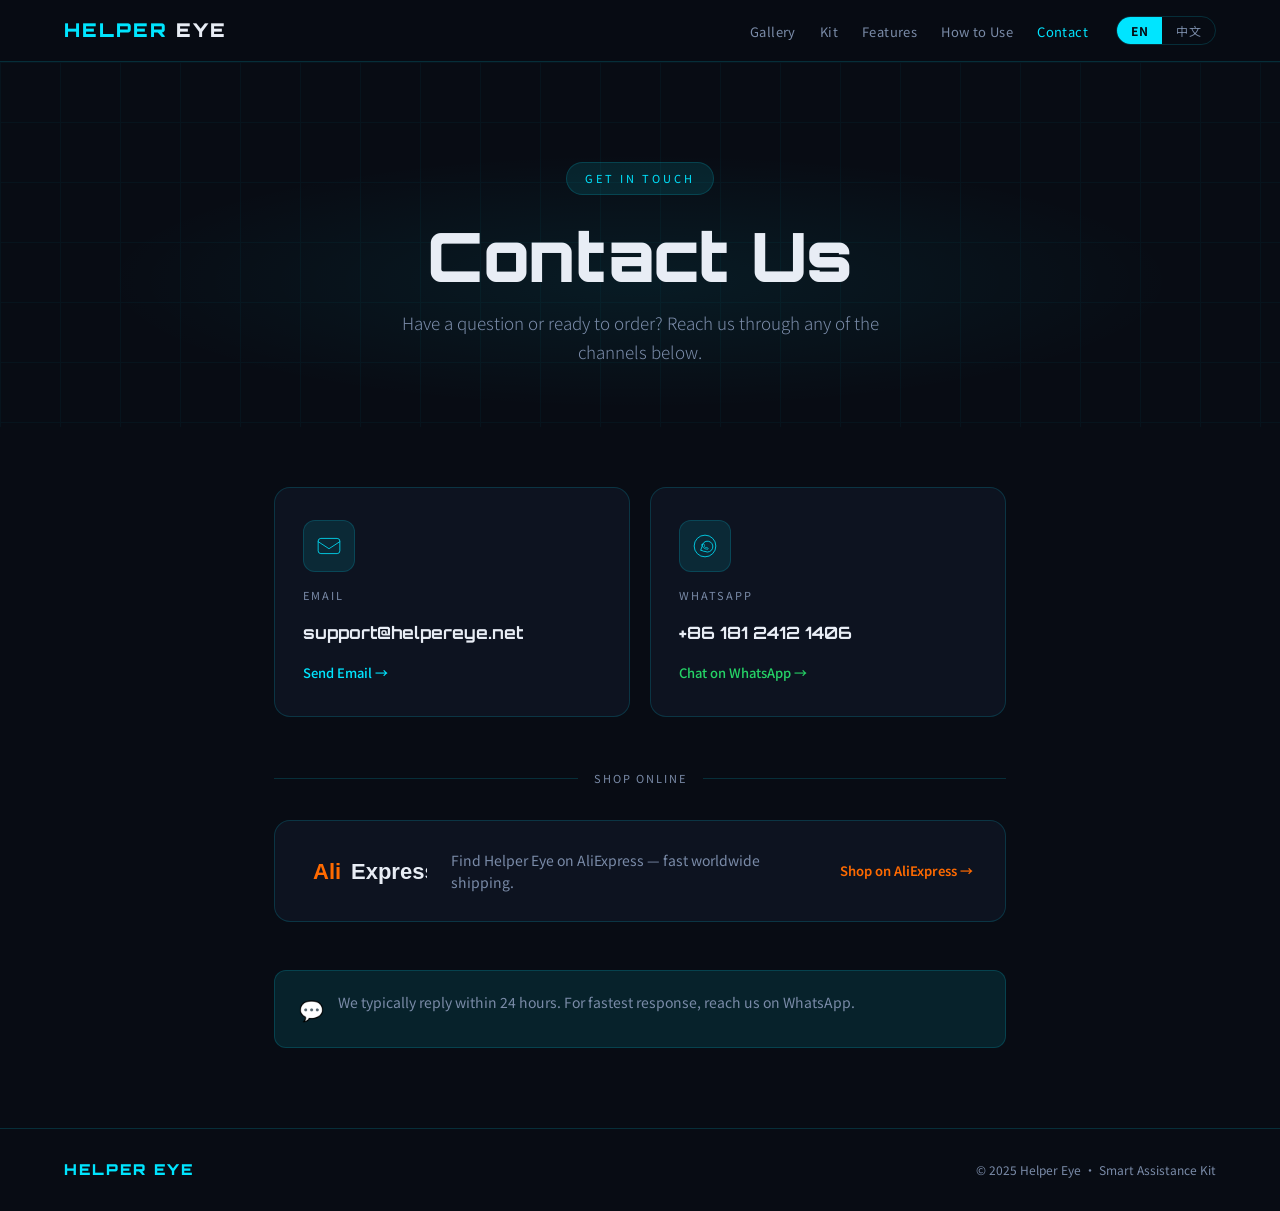
==== contact.html @ b19072b0 "Add files via upload" ====
<!DOCTYPE html>
<html lang="en">
<head>
  <meta charset="UTF-8">
  <meta name="viewport" content="width=device-width, initial-scale=1.0">
  <title>Helper Eye — Contact</title>
  <link rel="stylesheet" href="style.css">
  <link rel="stylesheet" href="contact.css">
  <link href="https://fonts.googleapis.com/css2?family=Orbitron:wght@400;700;900&family=Noto+Sans+SC:wght@300;400;500;700&display=swap" rel="stylesheet">
</head>
<body>

<!-- NAV -->
<nav>
  <a href="index.html" class="nav-logo">HELPER <span>EYE</span></a>
  <div class="nav-right">
    <ul class="nav-links" id="nav-links">
      <li><a href="index.html#gallery" onclick="closeMenu()"><span class="en">Gallery</span><span class="zh">产品图册</span></a></li>
      <li><a href="index.html#products" onclick="closeMenu()"><span class="en">Kit</span><span class="zh">套装内容</span></a></li>
      <li><a href="index.html#features" onclick="closeMenu()"><span class="en">Features</span><span class="zh">产品特点</span></a></li>
      <li><a href="how-to-use.html" onclick="closeMenu()"><span class="en">How to Use</span><span class="zh">使用方式</span></a></li>
      <li><a href="contact.html" class="nav-active" onclick="closeMenu()"><span class="en">Contact</span><span class="zh">联系</span></a></li>
      <li class="mobile-lang">
        <button class="lang-btn" id="mob-btn-en" onclick="setLang('en')">EN</button>
        <button class="lang-btn" id="mob-btn-zh" onclick="setLang('zh')">中文</button>
      </li>
    </ul>
    <div class="lang-toggle">
      <button class="lang-btn active" id="btn-en" onclick="setLang('en')">EN</button>
      <button class="lang-btn" id="btn-zh" onclick="setLang('zh')">中文</button>
    </div>
    <button class="hamburger" id="hamburger" onclick="toggleMenu()" aria-label="Menu">
      <span></span><span></span><span></span>
    </button>
  </div>
</nav>
<div class="nav-overlay" id="nav-overlay" onclick="closeMenu()"></div>

<!-- PAGE HERO -->
<section class="page-hero">
  <div class="hero-bg"></div>
  <div class="grid-bg"></div>
  <div class="hero-badge">
    <span class="en">Get in Touch</span>
    <span class="zh">联系我们</span>
  </div>
  <h1 class="page-title">
    <span class="en">Contact <span class="accent">Us</span></span>
    <span class="zh">联系<span class="accent">我们</span></span>
  </h1>
  <p class="page-sub">
    <span class="en">Have a question or ready to order? Reach us through any of the channels below.</span>
    <span class="zh">有任何问题或准备下单？通过以下方式联系我们。</span>
  </p>
</section>

<!-- CONTACT CARDS -->
<section class="contact-section">

  <div class="contact-grid">

    <!-- Email -->
    <a href="mailto:support@helpereye.net" class="contact-card">
      <div class="contact-card-icon">
        <svg viewBox="0 0 48 48" fill="none" xmlns="http://www.w3.org/2000/svg">
          <rect x="4" y="10" width="40" height="28" rx="5" stroke="#00e5ff" stroke-width="1.5"/>
          <path d="M4 16l20 13 20-13" stroke="#00e5ff" stroke-width="1.5" stroke-linecap="round" stroke-linejoin="round"/>
        </svg>
      </div>
      <div class="contact-card-label">
        <span class="en">Email</span><span class="zh">电子邮件</span>
      </div>
      <div class="contact-card-value">support@helpereye.net</div>
      <div class="contact-card-action">
        <span class="en">Send Email →</span><span class="zh">发送邮件 →</span>
      </div>
    </a>

    <!-- WhatsApp -->
    <a href="https://wa.me/8618124121406" target="_blank" class="contact-card whatsapp-card">
      <div class="contact-card-icon">
        <svg viewBox="0 0 48 48" fill="none" xmlns="http://www.w3.org/2000/svg">
          <circle cx="24" cy="24" r="20" stroke="#00e5ff" stroke-width="1.5"/>
          <path d="M16 32l2.5-7A10 10 0 1 1 24 34a9.9 9.9 0 0 1-5.5-1.6L16 32z" stroke="#00e5ff" stroke-width="1.5" stroke-linejoin="round"/>
          <path d="M20 21c0-.6.4-1 1-1h.5c.3 0 .5.2.6.4l1 2.5c.1.3 0 .6-.2.8l-.6.6c.7 1.3 1.9 2.5 3.2 3.2l.6-.6c.2-.2.5-.3.8-.2l2.5 1c.3.1.4.4.4.6V29c0 .6-.4 1-1 1C22.7 30 18 25.3 18 21z" stroke="#00e5ff" stroke-width="1.2" stroke-linejoin="round"/>
        </svg>
      </div>
      <div class="contact-card-label">WhatsApp</div>
      <div class="contact-card-value">+86 181 2412 1406</div>
      <div class="contact-card-action">
        <span class="en">Chat on WhatsApp →</span><span class="zh">WhatsApp 联系 →</span>
      </div>
    </a>

  </div>

  <!-- DIVIDER -->
  <div class="contact-divider">
    <div class="divider-line-h"></div>
    <div class="divider-label">
      <span class="en">Shop Online</span><span class="zh">在线购买</span>
    </div>
    <div class="divider-line-h"></div>
  </div>

  <!-- E-COMMERCE -->
  <div class="shop-grid">

    <!-- AliExpress -->
    <a href="https://www.aliexpress.com" target="_blank" class="shop-card">
      <div class="shop-logo">
        <svg viewBox="0 0 120 40" fill="none" xmlns="http://www.w3.org/2000/svg">
          <!-- AliExpress wordmark approximation -->
          <text x="6" y="28" font-family="Arial, sans-serif" font-weight="700" font-size="22" fill="#FF6A00">Ali</text>
          <text x="44" y="28" font-family="Arial, sans-serif" font-weight="700" font-size="22" fill="#e8edf5">Express</text>
        </svg>
      </div>
      <div class="shop-desc">
        <span class="en">Find Helper Eye on AliExpress — fast worldwide shipping.</span>
        <span class="zh">在 AliExpress 上购买 Helper Eye，全球快速配送。</span>
      </div>
      <div class="shop-action">
        <span class="en">Shop on AliExpress →</span><span class="zh">前往 AliExpress 购买 →</span>
      </div>
    </a>

  </div>

  <!-- NOTE -->
  <div class="contact-note">
    <span class="note-icon">💬</span>
    <p>
      <span class="en">We typically reply within 24 hours. For fastest response, reach us on WhatsApp.</span>
      <span class="zh">我们通常在 24 小时内回复。如需最快回应，请通过 WhatsApp 联系我们。</span>
    </p>
  </div>

</section>

<!-- FOOTER -->
<footer>
  <div class="footer-logo">HELPER EYE</div>
  <div class="footer-copy">© 2025 Helper Eye · <span class="en">Smart Assistance Kit</span><span class="zh">智能辅助套装</span></div>
</footer>

<script src="script.js"></script>
</body>
</html>
---- style.css ----
/* ============================================
   Helper Eye — style.css
   ============================================ */

*, *::before, *::after { box-sizing: border-box; margin: 0; padding: 0; }

:root {
  --primary: #00e5ff;
  --primary-dim: rgba(0, 229, 255, 0.10);
  --primary-glow: rgba(0, 229, 255, 0.30);
  --bg: #080c14;
  --bg2: #0d1320;
  --bg3: #111825;
  --text: #e8edf5;
  --text-dim: #7a8ba8;
  --border: rgba(0, 229, 255, 0.16);
}

html { scroll-behavior: smooth; }

body {
  background: var(--bg);
  color: var(--text);
  font-family: 'Noto Sans SC', sans-serif;
  font-weight: 400;
  line-height: 1.7;
  overflow-x: hidden;
}

/* ── LANGUAGE SWITCHER ── */
.zh { display: none; }
.en { display: inline; }

body.lang-zh .zh { display: inline; }
body.lang-zh .en { display: none; }

/* ── NAV ── */
nav {
  position: sticky;
  top: 0;
  z-index: 100;
  display: flex;
  align-items: center;
  justify-content: space-between;
  padding: 0 5%;
  height: 62px;
  background: rgba(8, 12, 20, 0.92);
  backdrop-filter: blur(14px);
  border-bottom: 0.5px solid var(--border);
}
.nav-logo {
  font-family: 'Orbitron', monospace;
  font-weight: 900;
  font-size: 19px;
  color: var(--primary);
  letter-spacing: 2px;
  text-decoration: none;
}
.nav-logo span { color: var(--text); }
.nav-right { display: flex; align-items: center; gap: 28px; }
.nav-links { display: flex; gap: 24px; list-style: none; }
.nav-links a {
  font-size: 13px;
  color: var(--text-dim);
  text-decoration: none;
  letter-spacing: 0.4px;
  transition: color 0.2s;
}
.nav-links a:hover { color: var(--primary); }
.lang-toggle {
  display: flex;
  border: 0.5px solid var(--border);
  border-radius: 20px;
  overflow: hidden;
}
.lang-btn {
  padding: 5px 14px;
  cursor: pointer;
  color: var(--text-dim);
  background: transparent;
  border: none;
  font-size: 12px;
  letter-spacing: 0.5px;
  transition: all 0.2s;
  font-family: inherit;
}
.lang-btn.active {
  background: var(--primary);
  color: #050810;
  font-weight: 700;
}

/* ── HERO ── */
.hero {
  min-height: 92vh;
  display: flex;
  flex-direction: column;
  align-items: center;
  justify-content: center;
  text-align: center;
  padding: 80px 5% 60px;
  position: relative;
  overflow: hidden;
}
.hero-bg {
  position: absolute; inset: 0; z-index: 0;
  background: radial-gradient(ellipse 60% 50% at 50% 60%, rgba(0,229,255,0.07) 0%, transparent 70%);
}
.grid-bg {
  position: absolute; inset: 0; z-index: 0; opacity: 0.035;
  background-image:
    linear-gradient(var(--primary) 1px, transparent 1px),
    linear-gradient(90deg, var(--primary) 1px, transparent 1px);
  background-size: 60px 60px;
}
.hero-badge {
  position: relative; z-index: 1;
  display: inline-block;
  font-size: 11px;
  letter-spacing: 3px;
  text-transform: uppercase;
  color: var(--primary);
  border: 0.5px solid var(--border);
  padding: 6px 18px;
  border-radius: 20px;
  margin-bottom: 24px;
  background: var(--primary-dim);
}
.hero h1 {
  position: relative; z-index: 1;
  font-family: 'Orbitron', monospace;
  font-weight: 900;
  font-size: clamp(44px, 9vw, 92px);
  line-height: 1.04;
  letter-spacing: -1px;
  margin-bottom: 14px;
}
.hero h1 .accent { color: var(--primary); }
.hero-sub {
  position: relative; z-index: 1;
  font-size: clamp(14px, 2vw, 17px);
  color: var(--text-dim);
  max-width: 540px;
  margin: 0 auto 36px;
  font-weight: 300;
}
.hero-cta {
  position: relative; z-index: 1;
  display: inline-flex;
  align-items: center;
  gap: 10px;
  background: var(--primary);
  color: #050810;
  font-family: 'Orbitron', monospace;
  font-weight: 700;
  font-size: 12px;
  letter-spacing: 1.5px;
  padding: 13px 30px;
  border-radius: 4px;
  text-decoration: none;
  transition: opacity 0.2s, transform 0.2s;
}
.hero-cta:hover { opacity: 0.85; transform: translateY(-2px); }
.eye-svg {
  position: relative; z-index: 1;
  margin-top: 56px;
  width: 110px; height: 55px;
}

/* ── SECTIONS ── */
section { padding: 72px 5%; }
.bg-dark { background: var(--bg3); }
.section-label {
  font-size: 11px;
  letter-spacing: 3px;
  text-transform: uppercase;
  color: var(--primary);
  margin-bottom: 10px;
}
.section-title {
  font-family: 'Orbitron', monospace;
  font-weight: 700;
  font-size: clamp(22px, 4vw, 34px);
  margin-bottom: 44px;
  color: var(--text);
}

/* ── GALLERY ── */
.gallery-grid {
  display: grid;
  grid-template-columns: repeat(auto-fit, minmax(220px, 1fr));
  gap: 16px;
}
.gallery-card {
  border-radius: 12px;
  overflow: hidden;
  border: 0.5px solid var(--border);
  background: var(--bg2);
  transition: border-color 0.3s, transform 0.3s;
  cursor: pointer;
}
.gallery-card:hover { border-color: var(--primary); transform: translateY(-4px); }
.gallery-wide { grid-column: span 2; }
.gallery-img {
  width: 100%;
  aspect-ratio: 4 / 3;
  object-fit: cover;
  display: block;
}
.gallery-placeholder {
  width: 100%;
  aspect-ratio: 4 / 3;
  display: flex;
  flex-direction: column;
  align-items: center;
  justify-content: center;
  background: linear-gradient(135deg, var(--bg3) 0%, #0a1020 100%);
  border-bottom: 0.5px solid var(--border);
  gap: 12px;
  color: var(--text-dim);
}
.gallery-placeholder svg { opacity: 0.35; }
.placeholder-text {
  font-size: 11px;
  letter-spacing: 1px;
  opacity: 0.5;
}
.gallery-label { padding: 14px 16px; }
.gallery-label-title { font-size: 14px; font-weight: 700; color: var(--text); margin-bottom: 3px; }
.gallery-label-sub { font-size: 12px; color: var(--text-dim); }

/* ── PRODUCT CARDS ── */
.products-grid {
  display: grid;
  grid-template-columns: repeat(auto-fit, minmax(230px, 1fr));
  gap: 18px;
}
.product-card {
  background: var(--bg2);
  border: 0.5px solid var(--border);
  border-radius: 12px;
  padding: 28px 24px;
  position: relative;
  overflow: hidden;
  transition: border-color 0.3s, transform 0.3s;
}
.product-card:hover { border-color: var(--primary); transform: translateY(-4px); }
.product-card::before {
  content: '';
  position: absolute; top: 0; left: 0; right: 0; height: 2px;
  background: linear-gradient(90deg, transparent, var(--primary), transparent);
  opacity: 0;
  transition: opacity 0.3s;
}
.product-card:hover::before { opacity: 1; }
.card-num {
  font-family: 'Orbitron', monospace;
  font-size: 10px;
  color: var(--primary);
  letter-spacing: 2px;
  margin-bottom: 18px;
  opacity: 0.6;
}
.card-title { font-weight: 700; font-size: 16px; margin-bottom: 8px; color: var(--text); }
.card-desc { font-size: 13px; color: var(--text-dim); line-height: 1.8; }
.card-tags { display: flex; flex-wrap: wrap; gap: 5px; margin-top: 18px; }
.tag {
  font-size: 11px;
  padding: 3px 10px;
  border-radius: 20px;
  border: 0.5px solid var(--border);
  color: var(--primary);
  background: var(--primary-dim);
}

/* ── FEATURES ── */
.features-wrap {
  background: var(--bg2);
  border: 0.5px solid var(--border);
  border-radius: 14px;
  overflow: hidden;
}
.feature-row {
  display: grid;
  grid-template-columns: 1fr 1fr;
  border-bottom: 0.5px solid var(--border);
}
.feature-row:last-child { border-bottom: none; }
.feature-cell { padding: 28px 32px; border-right: 0.5px solid var(--border); }
.feature-cell:last-child { border-right: none; }
.feature-name { font-weight: 700; font-size: 14px; margin-bottom: 10px; color: var(--text); }
.feature-detail { font-size: 13px; color: var(--text-dim); line-height: 1.9; }

/* ── SPEC TABLE ── */
.spec-wrap {
  background: var(--bg2);
  border: 0.5px solid var(--border);
  border-radius: 12px;
  overflow: hidden;
}
.spec-table { width: 100%; border-collapse: collapse; font-size: 14px; }
.spec-table tr { border-bottom: 0.5px solid var(--border); }
.spec-table tr:last-child { border-bottom: none; }
.spec-table td { padding: 13px 20px; }
.spec-table td:first-child { color: var(--text-dim); width: 38%; font-size: 13px; }
.spec-table td:last-child { color: var(--text); font-weight: 500; }
.spec-table tr:hover td { background: var(--primary-dim); }

/* ── CTA ── */
.cta-section {
  text-align: center;
  padding: 90px 5%;
  position: relative;
  overflow: hidden;
}
.cta-ring {
  position: absolute;
  top: 50%; left: 50%;
  transform: translate(-50%, -50%);
  border-radius: 50%;
  border: 0.5px solid var(--border);
  pointer-events: none;
}
.r1 { width: 500px; height: 500px; }
.r2 { width: 800px; height: 800px; border-color: rgba(0,229,255,0.05); }
.cta-title {
  font-family: 'Orbitron', monospace;
  font-weight: 900;
  font-size: clamp(26px, 5vw, 50px);
  margin-bottom: 14px;
  position: relative; z-index: 1;
}
.cta-sub {
  font-size: 15px;
  color: var(--text-dim);
  margin-bottom: 36px;
  position: relative; z-index: 1;
}
.cta-section .section-label { position: relative; z-index: 1; }
.cta-section .hero-cta { position: relative; z-index: 1; }

/* ── FOOTER ── */
footer {
  border-top: 0.5px solid var(--border);
  padding: 28px 5%;
  display: flex;
  align-items: center;
  justify-content: space-between;
  flex-wrap: wrap;
  gap: 14px;
}
.footer-logo {
  font-family: 'Orbitron', monospace;
  font-weight: 900;
  font-size: 15px;
  color: var(--primary);
  letter-spacing: 2px;
}
.footer-copy { font-size: 12px; color: var(--text-dim); }

/* ── HAMBURGER BUTTON ── */
.hamburger {
  display: none;
  flex-direction: column;
  justify-content: center;
  gap: 5px;
  width: 36px; height: 36px;
  background: transparent;
  border: 0.5px solid var(--border);
  border-radius: 6px;
  cursor: pointer;
  padding: 6px;
  flex-shrink: 0;
}
.hamburger span {
  display: block;
  width: 100%; height: 1.5px;
  background: var(--primary);
  border-radius: 2px;
  transition: all 0.3s ease;
}
.hamburger.open span:nth-child(1) { transform: translateY(6.5px) rotate(45deg); }
.hamburger.open span:nth-child(2) { opacity: 0; transform: scaleX(0); }
.hamburger.open span:nth-child(3) { transform: translateY(-6.5px) rotate(-45deg); }

/* ── MOBILE NAV OVERLAY ── */
.nav-overlay {
  display: none;
  position: fixed; inset: 0;
  background: rgba(0,0,0,0.5);
  z-index: 98;
  backdrop-filter: blur(2px);
}
.nav-overlay.active { display: block; }

/* ── MOBILE LANG (inside menu) ── */
.mobile-lang { display: none; }

/* ── RESPONSIVE ── */
@media (max-width: 768px) {
  /* Hamburger visible */
  .hamburger { display: flex; }

  /* Desktop lang toggle hidden on mobile */
  .lang-toggle { display: none; }

  /* Nav links: slide-in drawer from top */
  .nav-links {
    display: flex !important;
    flex-direction: column;
    position: fixed;
    top: 62px; left: 0; right: 0;
    background: rgba(8,12,20,0.98);
    backdrop-filter: blur(16px);
    border-bottom: 0.5px solid var(--border);
    padding: 16px 0 24px;
    gap: 0;
    z-index: 99;
    transform: translateY(-110%);
    transition: transform 0.35s cubic-bezier(0.4,0,0.2,1);
  }
  .nav-links.open { transform: translateY(0); }

  .nav-links li a {
    display: block;
    padding: 14px 28px;
    font-size: 15px;
    color: var(--text-dim);
    border-bottom: 0.5px solid rgba(0,229,255,0.06);
  }
  .nav-links li:last-child a { border-bottom: none; }
  .nav-links li a:hover { color: var(--primary); background: var(--primary-dim); }

  /* Mobile lang toggle inside menu */
  .mobile-lang {
    display: flex;
    gap: 10px;
    padding: 16px 28px 0;
  }
  .mobile-lang .lang-btn {
    flex: 1;
    padding: 8px;
    border-radius: 6px;
    border: 0.5px solid var(--border);
    font-size: 13px;
  }
  .mobile-lang .lang-btn.active {
    background: var(--primary);
    color: #050810;
    font-weight: 700;
  }

  /* Section layout fixes */
  .feature-row { grid-template-columns: 1fr; }
  .feature-cell { border-right: none; border-bottom: 0.5px solid var(--border); }
  .gallery-wide { grid-column: span 1; }

  /* Hero padding */
  .hero { padding: 60px 5% 40px; }
  section { padding: 52px 5%; }
}
---- contact.css ----
/* ============================================
   Helper Eye — contact.css
   ============================================ */

/* Reuse page-hero from how-to-use.css */
.page-hero {
  min-height: 38vh;
  display: flex;
  flex-direction: column;
  align-items: center;
  justify-content: center;
  text-align: center;
  padding: 100px 5% 60px;
  position: relative;
  overflow: hidden;
}
.page-title {
  position: relative; z-index: 1;
  font-family: 'Orbitron', monospace;
  font-weight: 900;
  font-size: clamp(36px, 7vw, 68px);
  line-height: 1.1;
  margin-bottom: 16px;
}
.page-sub {
  position: relative; z-index: 1;
  font-size: clamp(14px, 1.8vw, 17px);
  color: var(--text-dim);
  max-width: 500px;
  font-weight: 300;
}

/* ── NAV ACTIVE ── */
.nav-active { color: var(--primary) !important; }

/* ── CONTACT SECTION ── */
.contact-section {
  padding: 60px 5% 80px;
  max-width: 860px;
  margin: 0 auto;
}

/* ── CONTACT CARDS ── */
.contact-grid {
  display: grid;
  grid-template-columns: 1fr 1fr;
  gap: 20px;
  margin-bottom: 52px;
}

.contact-card {
  display: flex;
  flex-direction: column;
  align-items: flex-start;
  gap: 14px;
  background: var(--bg2);
  border: 0.5px solid var(--border);
  border-radius: 16px;
  padding: 32px 28px;
  text-decoration: none;
  transition: border-color 0.3s, transform 0.3s, box-shadow 0.3s;
  position: relative;
  overflow: hidden;
}
.contact-card::before {
  content: '';
  position: absolute; top: 0; left: 0; right: 0; height: 2px;
  background: linear-gradient(90deg, transparent, var(--primary), transparent);
  opacity: 0;
  transition: opacity 0.3s;
}
.contact-card:hover {
  border-color: var(--primary);
  transform: translateY(-4px);
  box-shadow: 0 12px 40px rgba(0,229,255,0.08);
}
.contact-card:hover::before { opacity: 1; }

.contact-card-icon {
  width: 52px; height: 52px;
  background: var(--primary-dim);
  border: 0.5px solid var(--border);
  border-radius: 12px;
  display: flex; align-items: center; justify-content: center;
  padding: 12px;
}
.contact-card-icon svg { width: 100%; height: 100%; }

.contact-card-label {
  font-size: 11px;
  letter-spacing: 2px;
  text-transform: uppercase;
  color: var(--text-dim);
}
.contact-card-value {
  font-family: 'Orbitron', monospace;
  font-size: clamp(13px, 2vw, 17px);
  font-weight: 700;
  color: var(--text);
  word-break: break-all;
}
.contact-card-action {
  margin-top: auto;
  font-size: 13px;
  color: var(--primary);
  font-weight: 500;
}

/* WhatsApp accent */
.whatsapp-card:hover { border-color: #25D366; box-shadow: 0 12px 40px rgba(37,211,102,0.08); }
.whatsapp-card:hover .contact-card-icon { border-color: rgba(37,211,102,0.4); background: rgba(37,211,102,0.08); }
.whatsapp-card .contact-card-action { color: #25D366; }

/* ── DIVIDER ── */
.contact-divider {
  display: flex;
  align-items: center;
  gap: 16px;
  margin-bottom: 32px;
}
.divider-line-h {
  flex: 1;
  height: 0.5px;
  background: var(--border);
}
.divider-label {
  font-size: 11px;
  letter-spacing: 2px;
  text-transform: uppercase;
  color: var(--text-dim);
  white-space: nowrap;
}

/* ── SHOP CARDS ── */
.shop-grid {
  display: grid;
  grid-template-columns: 1fr;
  gap: 16px;
  margin-bottom: 48px;
}
.shop-card {
  display: flex;
  align-items: center;
  gap: 24px;
  background: var(--bg2);
  border: 0.5px solid var(--border);
  border-radius: 16px;
  padding: 28px 32px;
  text-decoration: none;
  transition: border-color 0.3s, transform 0.3s, box-shadow 0.3s;
  position: relative;
  overflow: hidden;
}
.shop-card::before {
  content: '';
  position: absolute; top: 0; left: 0; right: 0; height: 2px;
  background: linear-gradient(90deg, transparent, #FF6A00, transparent);
  opacity: 0;
  transition: opacity 0.3s;
}
.shop-card:hover {
  border-color: #FF6A00;
  transform: translateY(-3px);
  box-shadow: 0 10px 36px rgba(255,106,0,0.08);
}
.shop-card:hover::before { opacity: 1; }

.shop-logo {
  flex-shrink: 0;
  height: 40px;
  display: flex; align-items: center;
}
.shop-logo svg { height: 100%; width: auto; }

.shop-desc {
  flex: 1;
  font-size: 14px;
  color: var(--text-dim);
  line-height: 1.6;
}
.shop-action {
  flex-shrink: 0;
  font-size: 13px;
  color: #FF6A00;
  font-weight: 600;
  white-space: nowrap;
}

/* ── NOTE ── */
.contact-note {
  display: flex;
  align-items: flex-start;
  gap: 14px;
  background: var(--primary-dim);
  border: 0.5px solid var(--border);
  border-radius: 12px;
  padding: 20px 24px;
}
.note-icon { font-size: 20px; flex-shrink: 0; margin-top: 2px; }
.contact-note p { font-size: 14px; color: var(--text-dim); line-height: 1.7; }

/* ── RESPONSIVE ── */
@media (max-width: 640px) {
  .contact-grid { grid-template-columns: 1fr; }
  .shop-card {
    flex-direction: column;
    align-items: flex-start;
    gap: 16px;
  }
  .shop-action { align-self: flex-start; }
}

/* ── ADDITIONAL MOBILE FIXES ── */
@media (max-width: 768px) {
  .page-hero { padding: 80px 5% 40px; min-height: 30vh; }
  .contact-section { padding: 40px 5% 60px; }
  .contact-grid { grid-template-columns: 1fr; gap: 14px; }
  .contact-card { padding: 24px 20px; }
  .contact-card-value { font-size: 14px; }
  .shop-card {
    flex-direction: column;
    align-items: flex-start;
    gap: 14px;
    padding: 22px 20px;
  }
  .shop-action { align-self: flex-start; }
  .contact-note { padding: 16px 18px; }
}
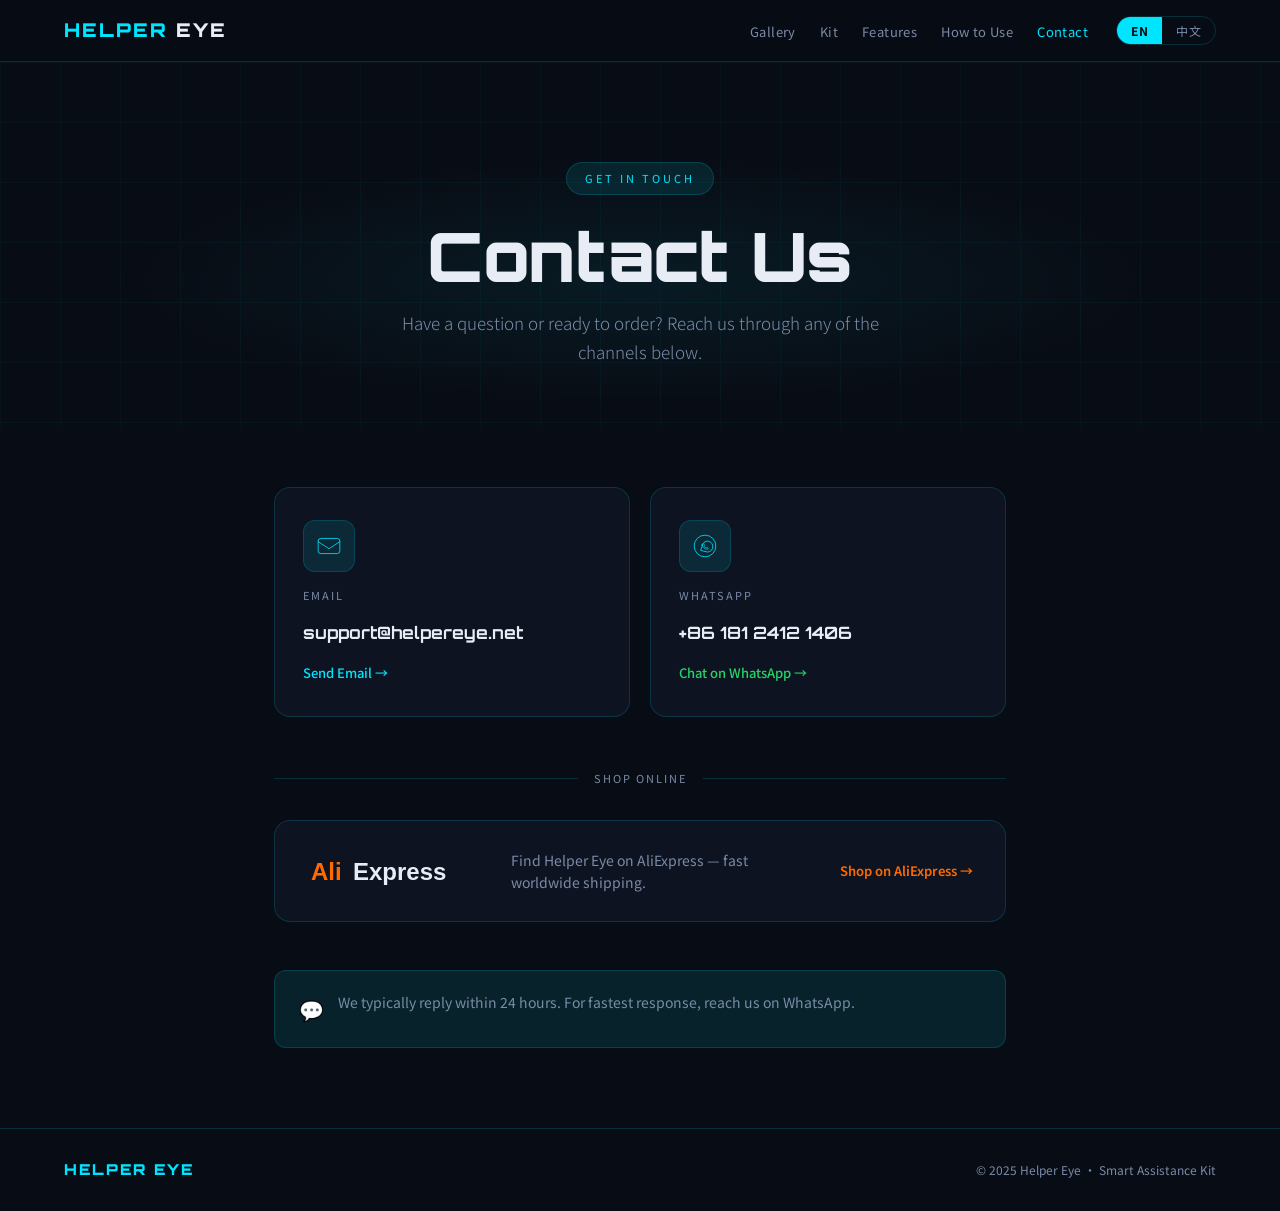
==== commit dbf44346: "Add files via upload" ====
--- a/contact.html
+++ b/contact.html
@@ -109,10 +109,9 @@
     <!-- AliExpress -->
     <a href="https://www.aliexpress.com" target="_blank" class="shop-card">
       <div class="shop-logo">
-        <svg viewBox="0 0 120 40" fill="none" xmlns="http://www.w3.org/2000/svg">
-          <!-- AliExpress wordmark approximation -->
-          <text x="6" y="28" font-family="Arial, sans-serif" font-weight="700" font-size="22" fill="#FF6A00">Ali</text>
-          <text x="44" y="28" font-family="Arial, sans-serif" font-weight="700" font-size="22" fill="#e8edf5">Express</text>
+        <svg viewBox="0 0 180 40" fill="none" xmlns="http://www.w3.org/2000/svg">
+          <text x="4" y="29" font-family="Arial, sans-serif" font-weight="700" font-size="24" fill="#FF6A00">Ali</text>
+          <text x="46" y="29" font-family="Arial, sans-serif" font-weight="700" font-size="24" fill="#e8edf5">Express</text>
         </svg>
       </div>
       <div class="shop-desc">
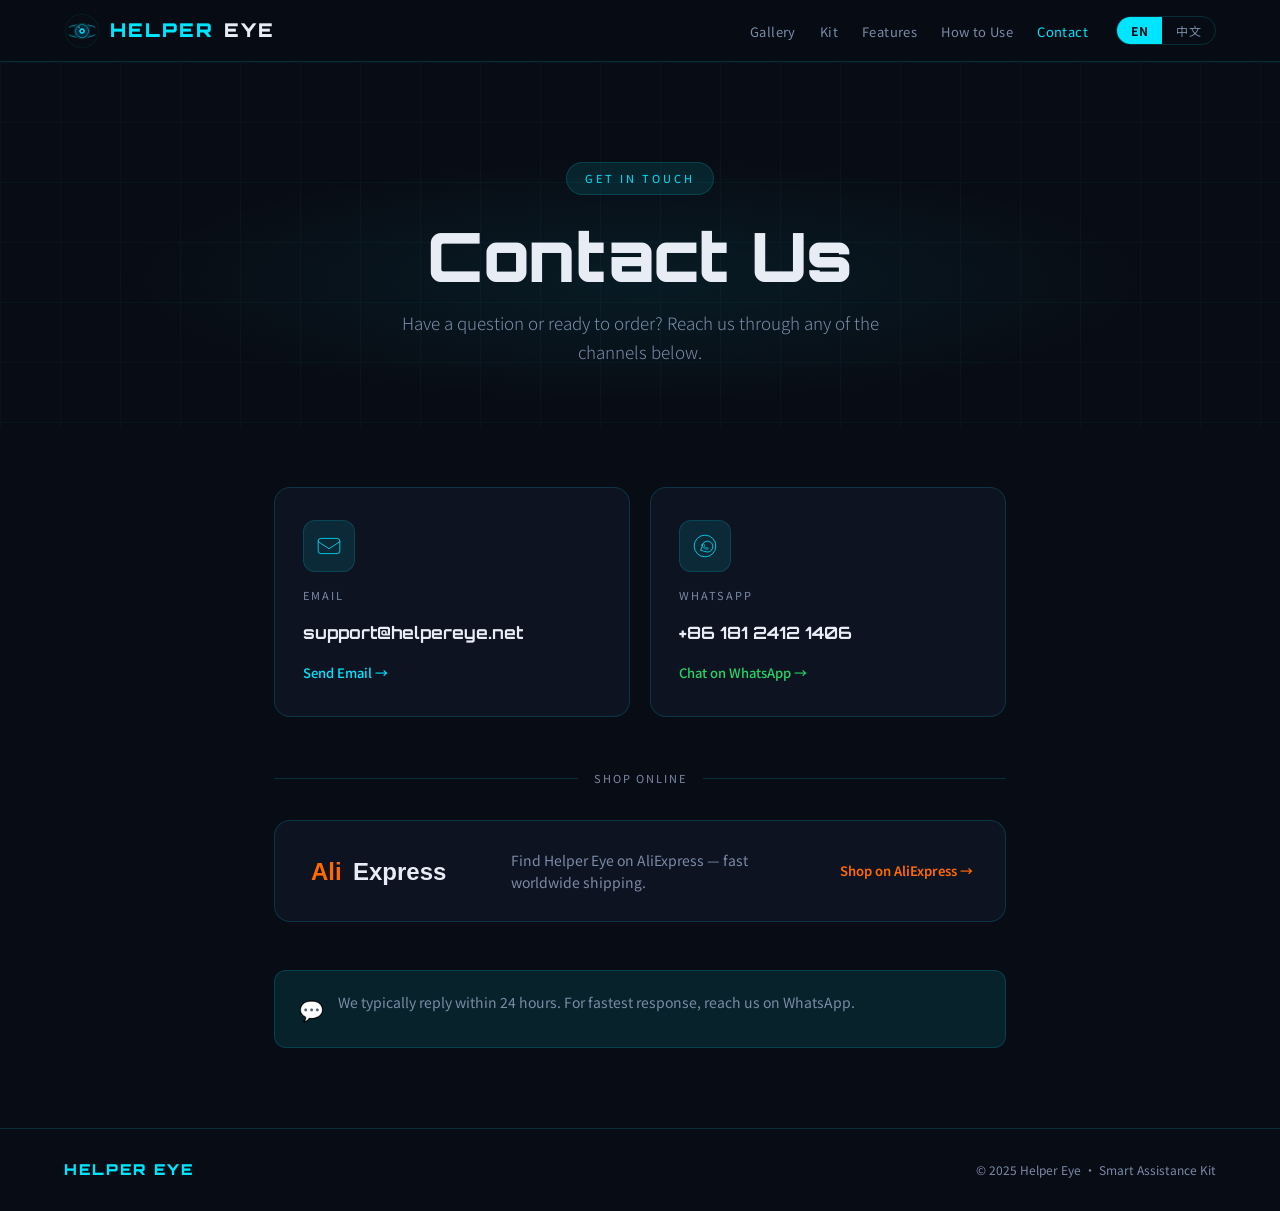
==== commit 1213d786: "Add files via upload" ====
--- a/contact.html
+++ b/contact.html
@@ -4,6 +4,8 @@
   <meta charset="UTF-8">
   <meta name="viewport" content="width=device-width, initial-scale=1.0">
   <title>Helper Eye — Contact</title>
+  <link rel="icon" href="favicon.ico" type="image/x-icon">
+  <link rel="apple-touch-icon" href="favicon-180.png">
   <link rel="stylesheet" href="style.css">
   <link rel="stylesheet" href="contact.css">
   <link href="https://fonts.googleapis.com/css2?family=Orbitron:wght@400;700;900&family=Noto+Sans+SC:wght@300;400;500;700&display=swap" rel="stylesheet">
@@ -12,7 +14,7 @@
 
 <!-- NAV -->
 <nav>
-  <a href="index.html" class="nav-logo">HELPER <span>EYE</span></a>
+  <a href="index.html" class="nav-logo"><img src="favicon-180.png" alt="Helper Eye Logo" class="nav-logo-img">HELPER <span>EYE</span></a>
   <div class="nav-right">
     <ul class="nav-links" id="nav-links">
       <li><a href="index.html#gallery" onclick="closeMenu()"><span class="en">Gallery</span><span class="zh">产品图册</span></a></li>
--- a/style.css
+++ b/style.css
@@ -55,8 +55,18 @@
   color: var(--primary);
   letter-spacing: 2px;
   text-decoration: none;
+  display: flex;
+  align-items: center;
+  gap: 10px;
 }
 .nav-logo span { color: var(--text); }
+.nav-logo-img {
+  width: 36px;
+  height: 36px;
+  object-fit: contain;
+  border-radius: 50%;
+  flex-shrink: 0;
+}
 .nav-right { display: flex; align-items: center; gap: 28px; }
 .nav-links { display: flex; gap: 24px; list-style: none; }
 .nav-links a {
